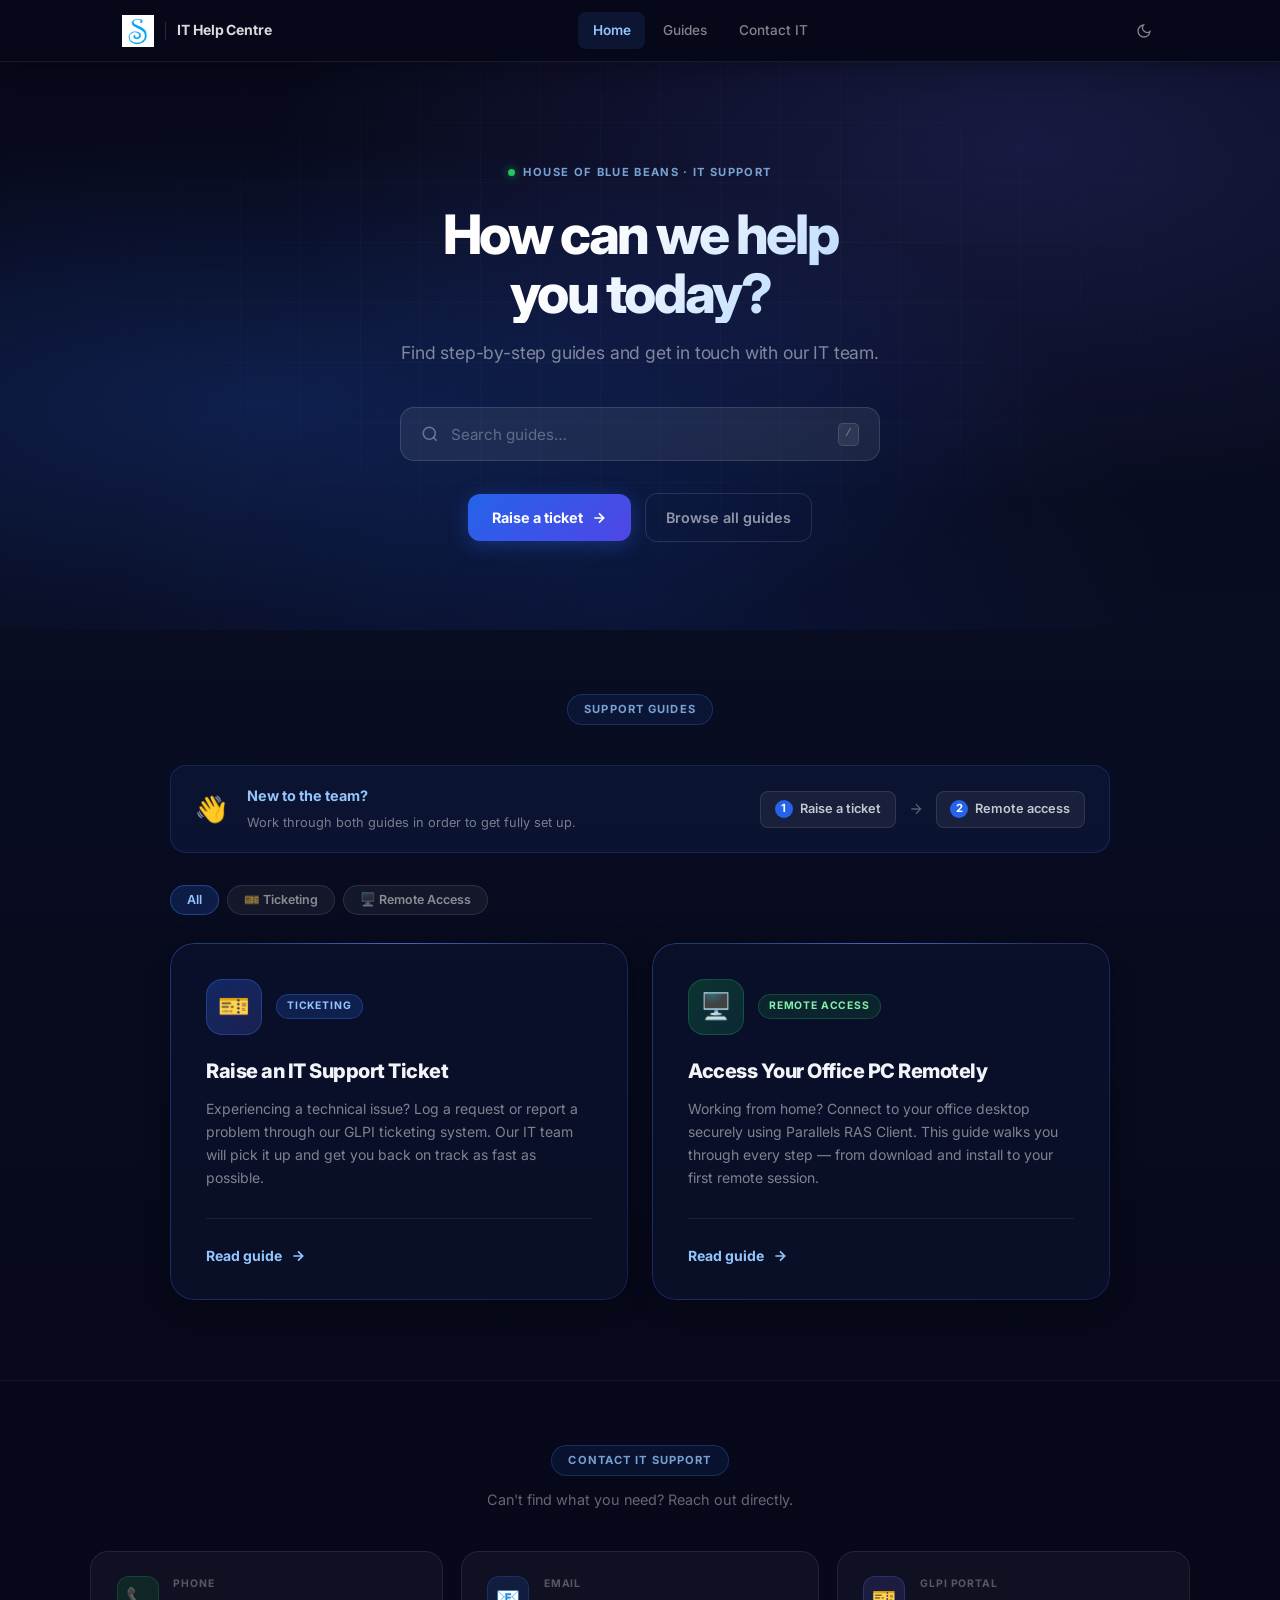
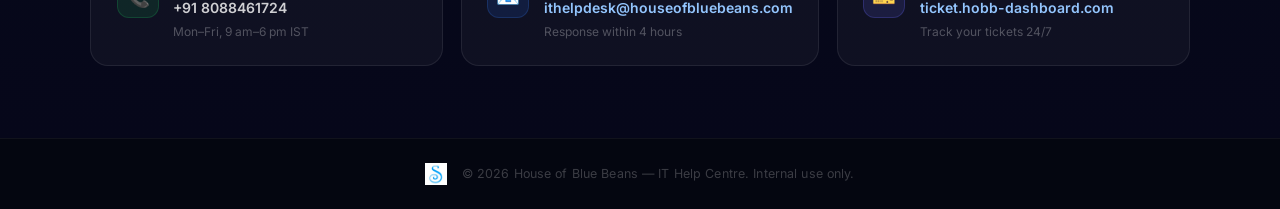
==== index.html @ 7a38ed7c "Add All Guides library page with search and category filters - New guides/all-guides.html — dark-the" ====
<!DOCTYPE html>
<html lang="en">
<head>
  <meta charset="UTF-8" />
  <meta name="viewport" content="width=device-width, initial-scale=1.0" />
  <meta name="description" content="House of Blue Beans IT Help Centre — step-by-step guides for raising IT support tickets and accessing your office PC remotely." />
  <title>IT Help Centre – House of Blue Beans</title>
  <link rel="icon" type="image/png" href="assets/images/logo.png" />
  <link rel="stylesheet" href="assets/style.css?v=7" />
</head>
<body>

  <!-- ── HEADER ── -->
  <header>
    <div class="hdr-inner">
      <a href="index.html" class="logo">
        <img src="assets/images/logo.png" alt="House of Blue Beans" />
        <div class="logo-sep"></div>
        <span class="logo-label">IT Help Centre</span>
      </a>
      <nav>
        <a href="index.html" class="nav-a active">Home</a>
        <a href="#guides" class="nav-a">Guides</a>
        <a href="#contact" class="nav-a">Contact IT</a>
      </nav>
      <div class="hdr-controls">
        <button class="theme-toggle" title="Toggle light/dark mode" aria-label="Toggle light/dark mode">
          <svg class="icon-moon" width="16" height="16" fill="none" stroke="currentColor" stroke-width="2" viewBox="0 0 24 24"><path d="M21 12.79A9 9 0 1 1 11.21 3 7 7 0 0 0 21 12.79z"/></svg>
          <svg class="icon-sun" width="16" height="16" fill="none" stroke="currentColor" stroke-width="2" viewBox="0 0 24 24"><circle cx="12" cy="12" r="5"/><line x1="12" y1="1" x2="12" y2="3"/><line x1="12" y1="21" x2="12" y2="23"/><line x1="4.22" y1="4.22" x2="5.64" y2="5.64"/><line x1="18.36" y1="18.36" x2="19.78" y2="19.78"/><line x1="1" y1="12" x2="3" y2="12"/><line x1="21" y1="12" x2="23" y2="12"/><line x1="4.22" y1="19.78" x2="5.64" y2="18.36"/><line x1="18.36" y1="5.64" x2="19.78" y2="4.22"/></svg>
        </button>
        <button class="nav-toggle" aria-label="Open navigation" aria-expanded="false">
          <svg width="20" height="20" fill="none" stroke="currentColor" stroke-width="2" stroke-linecap="round" viewBox="0 0 24 24"><line x1="3" y1="6" x2="21" y2="6"/><line x1="3" y1="12" x2="21" y2="12"/><line x1="3" y1="18" x2="21" y2="18"/></svg>
        </button>
      </div>
    </div>
    <nav class="nav-mobile">
      <a href="index.html" class="nav-mobile-a active">Home</a>
      <a href="#guides" class="nav-mobile-a">Guides</a>
      <a href="#contact" class="nav-mobile-a">Contact IT</a>
    </nav>
  </header>

  <!-- ── HERO ── -->
  <section class="hero">
    <div class="hero-inner">
      <div class="eyebrow">
        <span class="eyebrow-dot"></span>
        House of Blue Beans · IT Support
      </div>
      <h1>How can we help<br>you today?</h1>
      <p>Find step-by-step guides and get in touch with our IT team.</p>
      <label class="search-box" for="searchInput">
        <svg class="s-icon" width="18" height="18" fill="none" stroke="currentColor" stroke-width="2" viewBox="0 0 24 24" aria-hidden="true"><circle cx="11" cy="11" r="8"/><path d="m21 21-4.35-4.35"/></svg>
        <input id="searchInput" type="search" placeholder="Search guides…" autocomplete="off" />
        <kbd class="search-hint">/</kbd>
      </label>
      <div class="hero-actions">
        <a href="guides/raise-it-ticket.html" class="btn-primary">
          Raise a ticket
          <svg width="16" height="16" fill="none" stroke="currentColor" stroke-width="2.5" viewBox="0 0 24 24" aria-hidden="true"><path d="M5 12h14M12 5l7 7-7 7"/></svg>
        </a>
        <a href="guides/all-guides.html" class="btn-ghost">Browse all guides</a>
      </div>
    </div>
  </section>

  <!-- ── GUIDE CARDS ── -->
  <section class="guides" id="guides">
    <div class="guides-inner">
      <div class="guides-label">
        <span class="sec-pill">Support Guides</span>
      </div>

      <div class="onboard-banner">
        <div class="onboard-icon">👋</div>
        <div class="onboard-text">
          <strong>New to the team?</strong>
          <span>Work through both guides in order to get fully set up.</span>
        </div>
        <div class="onboard-steps">
          <a href="guides/raise-it-ticket.html" class="onboard-step">
            <span class="onboard-num">1</span>Raise a ticket
          </a>
          <svg class="onboard-arrow" width="16" height="16" fill="none" stroke="currentColor" stroke-width="2" viewBox="0 0 24 24" aria-hidden="true"><path d="M5 12h14M12 5l7 7-7 7"/></svg>
          <a href="guides/parallels-ras.html" class="onboard-step">
            <span class="onboard-num">2</span>Remote access
          </a>
        </div>
      </div>

      <div class="filter-row">
        <button class="filter-btn active" data-filter="all">All</button>
        <button class="filter-btn" data-filter="ticketing">🎫 Ticketing</button>
        <button class="filter-btn" data-filter="remote-access">🖥️ Remote Access</button>
      </div>

      <div class="card-grid">

        <a class="gcard" href="guides/raise-it-ticket.html" data-category="ticketing">
          <div class="gc-top">
            <div class="gc-icon ic-blue">🎫</div>
            <span class="gc-badge bd-blue">Ticketing</span>
          </div>
          <h2 class="gc-title">Raise an IT Support Ticket</h2>
          <p class="gc-desc">Experiencing a technical issue? Log a request or report a problem through our GLPI ticketing system. Our IT team will pick it up and get you back on track as fast as possible.</p>
          <div class="gc-footer">
            <span class="gc-cta">
              Read guide
              <svg width="16" height="16" fill="none" stroke="currentColor" stroke-width="2.5" viewBox="0 0 24 24" aria-hidden="true"><path d="M5 12h14M12 5l7 7-7 7"/></svg>
            </span>
          </div>
        </a>

        <a class="gcard" href="guides/parallels-ras.html" data-category="remote-access">
          <div class="gc-top">
            <div class="gc-icon ic-green">🖥️</div>
            <span class="gc-badge bd-green">Remote Access</span>
          </div>
          <h2 class="gc-title">Access Your Office PC Remotely</h2>
          <p class="gc-desc">Working from home? Connect to your office desktop securely using Parallels RAS Client. This guide walks you through every step — from download and install to your first remote session.</p>
          <div class="gc-footer">
            <span class="gc-cta">
              Read guide
              <svg width="16" height="16" fill="none" stroke="currentColor" stroke-width="2.5" viewBox="0 0 24 24" aria-hidden="true"><path d="M5 12h14M12 5l7 7-7 7"/></svg>
            </span>
          </div>
        </a>

      </div>
    </div>
  </section>

  <!-- ── CONTACT IT ── -->
  <section class="contact" id="contact">
    <div class="contact-inner">
      <div class="contact-hd">
        <span class="sec-pill">Contact IT Support</span>
        <p class="contact-sub">Can't find what you need? Reach out directly.</p>
      </div>
      <div class="contact-row">
        <div class="ccard">
          <div class="ccard-icon ci-green">📞</div>
          <div>
            <div class="ccard-label">Phone</div>
            <div class="ccard-val">+91 8088461724</div>
            <div class="ccard-note">Mon–Fri, 9 am–6 pm IST</div>
          </div>
        </div>
        <div class="ccard">
          <div class="ccard-icon ci-blue">📧</div>
          <div>
            <div class="ccard-label">Email</div>
            <a href="mailto:ithelpdesk@houseofbluebeans.com" class="ccard-val ccard-link">ithelpdesk@houseofbluebeans.com</a>
            <div class="ccard-note">Response within 4 hours</div>
          </div>
        </div>
        <div class="ccard">
          <div class="ccard-icon ci-purple">🎫</div>
          <div>
            <div class="ccard-label">GLPI Portal</div>
            <a href="https://ticket.hobb-dashboard.com" target="_blank" rel="noopener noreferrer" class="ccard-val ccard-link">ticket.hobb-dashboard.com</a>
            <div class="ccard-note">Track your tickets 24/7</div>
          </div>
        </div>
      </div>
    </div>
  </section>

  <!-- ── FOOTER ── -->
  <footer>
    <div class="footer-inner">
      <img src="assets/images/logo.png" alt="House of Blue Beans" height="22" />
      <span>&copy; 2026 House of Blue Beans &mdash; IT Help Centre. Internal use only.</span>
    </div>
  </footer>

  <script src="assets/main.js?v=6"></script>
</body>
</html>
---- assets/style.css ----
@import url('https://fonts.googleapis.com/css2?family=Inter:wght@400;500;600;700;800&display=swap');

/* ══════════════════════════════════════
   RESET & BASE
══════════════════════════════════════ */
*, *::before, *::after { box-sizing: border-box; margin: 0; padding: 0; }
html { scroll-behavior: smooth; }
body {
  font-family: 'Inter', 'Segoe UI', system-ui, sans-serif;
  background: #07091a;
  color: #f1f5f9;
  line-height: 1.6;
  -webkit-font-smoothing: antialiased;
  min-height: 100vh;
}
a { text-decoration: none; color: inherit; }
img { display: block; }

/* ══════════════════════════════════════
   HEADER
══════════════════════════════════════ */
header {
  position: sticky; top: 0; z-index: 200;
  height: 62px;
  background: rgba(7,9,26,.88);
  backdrop-filter: blur(18px);
  -webkit-backdrop-filter: blur(18px);
  border-bottom: 1px solid rgba(255,255,255,.07);
  box-shadow: 0 1px 24px rgba(0,0,0,.35);
}
.hdr-inner {
  max-width: 1100px; margin: 0 auto;
  padding: 0 2rem; height: 100%;
  display: flex; align-items: center; justify-content: space-between;
}
.logo {
  display: flex; align-items: center; gap: .7rem;
}
.logo img { height: 32px; width: auto; }
.logo-sep { width: 1px; height: 18px; background: rgba(255,255,255,.15); }
.logo-label {
  font-size: .875rem; font-weight: 700;
  color: rgba(255,255,255,.85); letter-spacing: -.01em;
  white-space: nowrap;
}
nav { display: flex; align-items: center; gap: .2rem; }
.nav-a {
  font-size: .85rem; font-weight: 500;
  color: rgba(255,255,255,.5);
  padding: .45rem .9rem; border-radius: 8px;
  transition: color .15s, background .15s;
}
.nav-a:hover  { color: rgba(255,255,255,.9); background: rgba(255,255,255,.07); }
.nav-a.active { color: #93c5fd; background: rgba(59,130,246,.12); font-weight: 600; }

/* Header controls — theme toggle + hamburger */
.hdr-controls { display: flex; align-items: center; gap: .35rem; }
.theme-toggle,
.nav-toggle {
  background: none; border: none; cursor: pointer;
  color: rgba(255,255,255,.5); padding: .4rem;
  border-radius: 8px; display: flex; align-items: center;
  transition: color .15s, background .15s;
}
.theme-toggle:hover,
.nav-toggle:hover { color: rgba(255,255,255,.9); background: rgba(255,255,255,.07); }
.nav-toggle { display: none; }
.theme-toggle .icon-sun { display: none; }
body.light-mode .theme-toggle .icon-moon { display: none; }
body.light-mode .theme-toggle .icon-sun  { display: block; }

/* Mobile nav panel */
.nav-mobile {
  display: none;
  flex-direction: column;
  background: rgba(7,9,26,.97);
  backdrop-filter: blur(18px);
  -webkit-backdrop-filter: blur(18px);
  border-top: 1px solid rgba(255,255,255,.07);
  padding: .5rem 1.25rem 1rem;
  gap: .2rem;
}
.nav-mobile.open { display: flex; }
.nav-mobile-a {
  padding: .65rem .75rem; border-radius: 8px;
  font-size: .9rem; font-weight: 500;
  color: rgba(255,255,255,.55);
  transition: color .15s, background .15s;
}
.nav-mobile-a:hover { color: rgba(255,255,255,.9); background: rgba(255,255,255,.07); }
.nav-mobile-a.active { color: #93c5fd; background: rgba(59,130,246,.12); font-weight: 600; }

/* ══════════════════════════════════════
   HERO
══════════════════════════════════════ */
.hero {
  position: relative; overflow: hidden;
  padding: 6rem 2rem 5.5rem;
  text-align: center;
  background:
    radial-gradient(ellipse at 20% 60%, rgba(37,99,235,.22) 0%, transparent 55%),
    radial-gradient(ellipse at 80% 15%, rgba(99,102,241,.18) 0%, transparent 52%),
    radial-gradient(ellipse at 50% 100%, rgba(14,50,140,.2)  0%, transparent 58%),
    linear-gradient(180deg, #07091a 0%, #090d22 100%);
}
.hero::before {
  content: '';
  position: absolute; inset: 0;
  background-image:
    linear-gradient(rgba(255,255,255,.025) 1px, transparent 1px),
    linear-gradient(90deg, rgba(255,255,255,.025) 1px, transparent 1px);
  background-size: 60px 60px;
  mask-image: radial-gradient(ellipse at 50% 40%, black 30%, transparent 75%);
  pointer-events: none;
}
.hero-inner { max-width: 660px; margin: 0 auto; position: relative; }

.eyebrow {
  display: inline-flex; align-items: center; gap: .5rem;
  font-size: .7rem; font-weight: 700;
  letter-spacing: .12em; text-transform: uppercase;
  color: rgba(147,197,253,.8);
  margin-bottom: 1.5rem;
}
.eyebrow-dot {
  width: 7px; height: 7px; border-radius: 50%;
  background: #22c55e;
  box-shadow: 0 0 8px rgba(34,197,94,.7);
  animation: pulse 2.5s ease-in-out infinite;
  flex-shrink: 0;
}
@keyframes pulse {
  0%, 100% { box-shadow: 0 0 0 0 rgba(34,197,94,.5); }
  55%       { box-shadow: 0 0 0 7px rgba(34,197,94,0); }
}

.hero h1 {
  font-size: 3.4rem; font-weight: 800;
  letter-spacing: -.045em; line-height: 1.08;
  color: #fff;
  margin-bottom: 1rem;
  background: linear-gradient(135deg, #ffffff 40%, #93c5fd 100%);
  -webkit-background-clip: text;
  -webkit-text-fill-color: transparent;
  background-clip: text;
}
.hero p {
  font-size: 1.1rem;
  color: rgba(255,255,255,.48);
  margin-bottom: 2.5rem;
  letter-spacing: -.01em;
}

/* Search */
.search-box {
  display: flex; align-items: center; gap: .75rem;
  max-width: 480px; margin: 0 auto;
  background: rgba(255,255,255,.07);
  border: 1px solid rgba(255,255,255,.12);
  border-radius: 14px;
  padding: .9rem 1.25rem;
  cursor: text;
  transition: background .2s, border-color .2s, box-shadow .2s;
}
.search-box:focus-within {
  background: rgba(255,255,255,.1);
  border-color: rgba(99,102,241,.55);
  box-shadow: 0 0 0 3px rgba(99,102,241,.18);
}
.s-icon { color: rgba(255,255,255,.35); flex-shrink: 0; }
.search-box input {
  background: none; border: none; outline: none;
  color: #fff; font-size: .95rem; width: 100%;
  font-family: inherit;
}
.search-box input::placeholder { color: rgba(255,255,255,.3); }
.search-hint {
  font-size: .7rem; font-weight: 600;
  background: rgba(255,255,255,.08);
  border: 1px solid rgba(255,255,255,.12);
  border-radius: 5px; padding: .1rem .4rem;
  color: rgba(255,255,255,.3);
  pointer-events: none; white-space: nowrap;
  font-family: monospace;
}

/* Hero CTA buttons */
.hero-actions {
  display: flex; align-items: center; justify-content: center;
  gap: .85rem; margin-top: 2rem; flex-wrap: wrap;
}
.btn-primary {
  display: inline-flex; align-items: center; gap: .5rem;
  background: linear-gradient(135deg, #2563eb 0%, #4f46e5 100%);
  color: #fff; font-weight: 700; font-size: .9rem;
  padding: .75rem 1.5rem; border-radius: 12px;
  text-decoration: none; border: none;
  box-shadow: 0 4px 20px rgba(37,99,235,.35);
  transition: transform .2s, box-shadow .2s;
}
.btn-primary svg { transition: transform .2s; flex-shrink: 0; }
.btn-primary:hover { transform: translateY(-2px); box-shadow: 0 8px 28px rgba(37,99,235,.45); }
.btn-primary:hover svg { transform: translateX(3px); }
.btn-ghost {
  display: inline-flex; align-items: center;
  color: rgba(255,255,255,.55); font-weight: 600; font-size: .9rem;
  padding: .75rem 1.25rem; border-radius: 12px;
  border: 1px solid rgba(255,255,255,.12);
  text-decoration: none;
  transition: color .2s, border-color .2s, background .2s;
}
.btn-ghost:hover { color: rgba(255,255,255,.9); border-color: rgba(255,255,255,.25); background: rgba(255,255,255,.06); }

/* ══════════════════════════════════════
   GUIDES SECTION
══════════════════════════════════════ */
.guides {
  padding: 4rem 2rem 5rem;
  background: linear-gradient(180deg, #090d22 0%, #07091a 100%);
}
.guides-inner { max-width: 940px; margin: 0 auto; }

.guides-label { text-align: center; margin-bottom: 2.5rem; }

.sec-pill {
  display: inline-block;
  font-size: .7rem; font-weight: 700;
  letter-spacing: .1em; text-transform: uppercase;
  color: rgba(147,197,253,.8);
  padding: .35rem 1rem;
  border: 1px solid rgba(59,130,246,.25);
  border-radius: 999px;
  background: rgba(37,99,235,.1);
}

/* Onboarding banner */
.onboard-banner {
  display: flex; align-items: center; gap: 1.25rem;
  background: rgba(37,99,235,.08);
  border: 1px solid rgba(59,130,246,.2);
  border-radius: 16px;
  padding: 1.1rem 1.5rem;
  margin-bottom: 2rem;
  flex-wrap: wrap;
}
.onboard-icon { font-size: 1.6rem; flex-shrink: 0; }
.onboard-text { flex: 1; min-width: 160px; }
.onboard-text strong {
  display: block; font-size: .9rem; font-weight: 700;
  color: #93c5fd; margin-bottom: .15rem;
}
.onboard-text span { font-size: .8rem; color: rgba(255,255,255,.45); }
.onboard-steps { display: flex; align-items: center; gap: .75rem; flex-wrap: wrap; }
.onboard-step {
  display: inline-flex; align-items: center; gap: .45rem;
  background: rgba(255,255,255,.06); border: 1px solid rgba(255,255,255,.1);
  border-radius: 8px; padding: .45rem .85rem;
  font-size: .8rem; font-weight: 600; color: rgba(255,255,255,.75);
  transition: background .15s, border-color .15s, color .15s;
}
.onboard-step:hover { background: rgba(255,255,255,.1); border-color: rgba(255,255,255,.18); color: #fff; }
.onboard-num {
  width: 18px; height: 18px; border-radius: 50%;
  background: #2563eb; color: #fff;
  font-size: .7rem; font-weight: 700;
  display: flex; align-items: center; justify-content: center;
  flex-shrink: 0;
}
.onboard-arrow { color: rgba(255,255,255,.3); flex-shrink: 0; }

/* Category filter */
.filter-row {
  display: flex; align-items: center; gap: .5rem;
  margin-bottom: 1.75rem; flex-wrap: wrap;
}
.filter-btn {
  background: rgba(255,255,255,.05);
  border: 1px solid rgba(255,255,255,.1);
  border-radius: 999px;
  padding: .38rem 1rem;
  font-size: .78rem; font-weight: 600;
  color: rgba(255,255,255,.5);
  cursor: pointer; font-family: inherit;
  transition: background .15s, border-color .15s, color .15s;
}
.filter-btn:hover { background: rgba(255,255,255,.09); color: rgba(255,255,255,.8); }
.filter-btn.active {
  background: rgba(37,99,235,.2);
  border-color: rgba(59,130,246,.4);
  color: #93c5fd;
}

/* 2-card grid */
.card-grid {
  display: grid;
  grid-template-columns: repeat(2, 1fr);
  gap: 1.5rem;
}

/* Guide card */
.gcard {
  position: relative;
  display: flex; flex-direction: column;
  background: rgba(12,18,46,.7);
  border-radius: 24px;
  padding: 2.25rem 2.25rem 2rem;
  overflow: hidden;
  isolation: isolate;
  transition: transform .3s cubic-bezier(.22,.68,0,1.2), box-shadow .3s;
  box-shadow: 0 4px 24px rgba(0,0,0,.35), 0 1px 0 rgba(255,255,255,.04) inset;
}
.gcard::before {
  content: '';
  position: absolute; inset: 0;
  border-radius: 24px; padding: 1px;
  background: linear-gradient(135deg, rgba(59,130,246,.35) 0%, rgba(99,102,241,.2) 100%);
  -webkit-mask: linear-gradient(#fff 0 0) content-box, linear-gradient(#fff 0 0);
  mask: linear-gradient(#fff 0 0) content-box, linear-gradient(#fff 0 0);
  -webkit-mask-composite: xor; mask-composite: exclude;
  pointer-events: none;
  transition: opacity .3s;
}
.gcard::after {
  content: '';
  position: absolute; top: 0; left: 15%; right: 15%; height: 1px;
  background: linear-gradient(90deg, transparent, rgba(99,130,246,.6), transparent);
  pointer-events: none;
}
.gcard:hover {
  transform: translateY(-8px);
  box-shadow: 0 28px 64px rgba(37,99,235,.25), 0 8px 24px rgba(0,0,0,.4);
}
.gcard:hover::before {
  background: linear-gradient(135deg, rgba(59,130,246,.65) 0%, rgba(99,102,241,.5) 100%);
}

.gc-top {
  display: flex; align-items: center; gap: .85rem;
  margin-bottom: 1.5rem;
}
.gc-icon {
  width: 56px; height: 56px; border-radius: 16px;
  display: flex; align-items: center; justify-content: center;
  font-size: 1.6rem; flex-shrink: 0;
}
.ic-blue   { background: linear-gradient(135deg, rgba(37,99,235,.3), rgba(99,102,241,.2)); border: 1px solid rgba(59,130,246,.3); }
.ic-green  { background: linear-gradient(135deg, rgba(22,163,74,.25), rgba(16,185,129,.15)); border: 1px solid rgba(34,197,94,.25); }

.gc-badge {
  font-size: .65rem; font-weight: 700; letter-spacing: .08em;
  text-transform: uppercase; padding: .22rem .65rem;
  border-radius: 999px;
}
.bd-blue   { background: rgba(37,99,235,.2);  color: #93c5fd; border: 1px solid rgba(59,130,246,.3); }
.bd-green  { background: rgba(22,163,74,.15); color: #86efac; border: 1px solid rgba(34,197,94,.25); }

.gc-title {
  font-size: 1.25rem; font-weight: 800;
  color: #f1f5f9; letter-spacing: -.025em;
  line-height: 1.25; margin-bottom: .85rem;
}
.gc-desc {
  font-size: .875rem; color: rgba(255,255,255,.48);
  line-height: 1.65; flex: 1; margin-bottom: 1.75rem;
}

.gc-footer {
  margin-top: auto;
  padding-top: 1.5rem;
  border-top: 1px solid rgba(255,255,255,.07);
}
.gc-cta {
  display: inline-flex; align-items: center; gap: .5rem;
  font-size: .875rem; font-weight: 700;
  color: #93c5fd;
  transition: gap .2s, color .2s;
}
.gc-cta svg { transition: transform .2s; flex-shrink: 0; }
.gcard:hover .gc-cta { gap: .75rem; color: #bfdbfe; }
.gcard:hover .gc-cta svg { transform: translateX(3px); }

/* ══════════════════════════════════════
   CONTACT SECTION
══════════════════════════════════════ */
.contact {
  padding: 4rem 2rem 4.5rem;
  background: linear-gradient(180deg, #07091a 0%, #06071a 100%);
  border-top: 1px solid rgba(255,255,255,.05);
}
.contact-inner { max-width: 1100px; margin: 0 auto; }
.contact-hd { text-align: center; margin-bottom: 2.5rem; }
.contact-sub {
  margin-top: .75rem;
  font-size: .9rem; color: rgba(255,255,255,.38);
}

.contact-row {
  display: grid;
  grid-template-columns: repeat(3, 1fr);
  gap: 1.1rem;
}
.ccard {
  background: rgba(255,255,255,.04);
  border: 1px solid rgba(255,255,255,.08);
  border-radius: 18px;
  padding: 1.5rem 1.6rem;
  display: flex; align-items: flex-start; gap: .9rem;
  transition: background .2s, border-color .2s, transform .25s;
}
.ccard:hover {
  background: rgba(255,255,255,.07);
  border-color: rgba(255,255,255,.14);
  transform: translateY(-3px);
}
.ccard-icon {
  font-size: 1.2rem; width: 42px; height: 42px;
  border-radius: 12px; flex-shrink: 0;
  display: flex; align-items: center; justify-content: center;
}
.ci-green  { background: rgba(22,163,74,.15);  border: 1px solid rgba(34,197,94,.2); }
.ci-blue   { background: rgba(37,99,235,.15);  border: 1px solid rgba(59,130,246,.2); }
.ci-purple { background: rgba(99,102,241,.15); border: 1px solid rgba(99,102,241,.25); }

.ccard-label {
  font-size: .65rem; font-weight: 700;
  letter-spacing: .09em; text-transform: uppercase;
  color: rgba(255,255,255,.3); margin-bottom: .3rem;
}
.ccard-val {
  font-size: .875rem; font-weight: 600;
  color: rgba(255,255,255,.8);
  line-height: 1.4;
  display: block;
  white-space: nowrap;
}
.ccard-link { color: #93c5fd; }
.ccard-link:hover { text-decoration: underline; }
.ccard-note {
  font-size: .75rem; color: rgba(255,255,255,.28);
  margin-top: .3rem;
}

/* ══════════════════════════════════════
   FOOTER
══════════════════════════════════════ */
footer {
  background: #040610;
  border-top: 1px solid rgba(255,255,255,.05);
  padding: 1.5rem 2rem;
}
.footer-inner {
  max-width: 940px; margin: 0 auto;
  display: flex; align-items: center; justify-content: center;
  gap: .9rem;
}
footer span {
  font-size: .78rem;
  color: rgba(255,255,255,.22);
  letter-spacing: .01em;
}

/* ══════════════════════════════════════
   RESPONSIVE
══════════════════════════════════════ */
@media (max-width: 700px) {
  .hero { padding: 4.5rem 1.5rem 4rem; }
  .hero h1 { font-size: 2.4rem; }
  .hero p  { font-size: 1rem; }
  .card-grid { grid-template-columns: 1fr; }
  .guides { padding: 3rem 1.5rem 4rem; }
  .contact-row { grid-template-columns: 1fr; }
  .contact { padding: 3rem 1.5rem 3.5rem; }
  .hdr-inner { padding: 0 1.25rem; }
  nav { display: none; }
  .nav-toggle { display: flex; }
  .gcard { padding: 1.75rem 1.5rem; }
  .search-hint { display: none; }
}
@media (max-width: 420px) {
  .hero h1 { font-size: 2rem; }
  .search-box { padding: .8rem 1rem; }
  .onboard-banner { flex-direction: column; align-items: flex-start; }
}

/* ══════════════════════════════════════
   GUIDE PAGES
══════════════════════════════════════ */
.breadcrumb {
  position: sticky;
  top: 62px;
  z-index: 100;
  background: rgba(7,9,26,.97);
  backdrop-filter: blur(12px);
  -webkit-backdrop-filter: blur(12px);
  border-bottom: 1px solid rgba(255,255,255,.07);
  padding: .7rem 2.5rem; font-size: .82rem;
  color: rgba(255,255,255,.35);
}
.breadcrumb a { color: #93c5fd; font-weight: 500; }
.breadcrumb a:hover { text-decoration: underline; }
.breadcrumb span { margin: 0 .4rem; }

.contact-bar {
  background: #0f172a; color: #64748b;
  text-align: center; padding: 1.1rem 2rem; font-size: .875rem;
}
.contact-bar a      { color: #60a5fa; }
.contact-bar strong { color: #cbd5e1; }

@media (max-width: 640px) {
  .breadcrumb { padding-left: 1.25rem; }
}

/* ══════════════════════════════════════
   LIGHT MODE (HOMEPAGE)
══════════════════════════════════════ */
body.light-mode {
  background: #f8fafc;
  color: #0f172a;
}

/* Header */
body.light-mode header {
  background: rgba(255,255,255,.96);
  border-bottom-color: #e2e8f0;
  box-shadow: 0 1px 12px rgba(0,0,0,.06);
}
body.light-mode .logo-label { color: #0f172a; }
body.light-mode .logo-sep { background: #e2e8f0; }
body.light-mode .nav-a { color: #64748b; }
body.light-mode .nav-a:hover { color: #0f172a; background: #f1f5f9; }
body.light-mode .nav-a.active { color: #2563eb; background: #eff6ff; font-weight: 600; }
body.light-mode .theme-toggle,
body.light-mode .nav-toggle { color: #64748b; }
body.light-mode .theme-toggle:hover,
body.light-mode .nav-toggle:hover { color: #0f172a; background: #f1f5f9; }
body.light-mode .nav-mobile { background: #ffffff; border-top-color: #e2e8f0; box-shadow: 0 4px 12px rgba(0,0,0,.06); }
body.light-mode .nav-mobile-a { color: #64748b; }
body.light-mode .nav-mobile-a:hover { color: #0f172a; background: #f8fafc; }
body.light-mode .nav-mobile-a.active { color: #2563eb; background: #eff6ff; }

/* Hero */
body.light-mode .hero {
  background: linear-gradient(180deg, #ffffff 0%, #f1f5f9 100%);
}
body.light-mode .hero::before {
  background-image:
    linear-gradient(rgba(0,0,0,.04) 1px, transparent 1px),
    linear-gradient(90deg, rgba(0,0,0,.04) 1px, transparent 1px);
}
body.light-mode .hero h1 {
  background: linear-gradient(135deg, #0f172a 40%, #2563eb 100%);
  -webkit-background-clip: text;
  background-clip: text;
}
body.light-mode .hero p { color: #64748b; }
body.light-mode .eyebrow { color: #2563eb; }
body.light-mode .eyebrow-dot { background: #16a34a; box-shadow: 0 0 8px rgba(22,163,74,.5); }

/* Search */
body.light-mode .search-box {
  background: #ffffff;
  border-color: #e2e8f0;
  box-shadow: 0 1px 4px rgba(0,0,0,.06);
}
body.light-mode .search-box:focus-within {
  border-color: #2563eb;
  box-shadow: 0 0 0 3px rgba(37,99,235,.12);
}
body.light-mode .search-box input { color: #0f172a; }
body.light-mode .search-box input::placeholder { color: #94a3b8; }
body.light-mode .s-icon { color: #94a3b8; }
body.light-mode .search-hint { background: #f1f5f9; border-color: #e2e8f0; color: #94a3b8; }

/* CTA */
body.light-mode .btn-ghost { color: #475569; border-color: #e2e8f0; }
body.light-mode .btn-ghost:hover { color: #0f172a; background: #f1f5f9; border-color: #cbd5e1; }

/* Guides section */
body.light-mode .guides { background: #f8fafc; }
body.light-mode .sec-pill { color: #1d4ed8; border-color: #bfdbfe; background: #eff6ff; }

/* Onboarding banner */
body.light-mode .onboard-banner { background: #eff6ff; border-color: #bfdbfe; }
body.light-mode .onboard-text strong { color: #1d4ed8; }
body.light-mode .onboard-text span { color: #64748b; }
body.light-mode .onboard-step { background: #ffffff; border-color: #e2e8f0; color: #374151; }
body.light-mode .onboard-step:hover { background: #f0f9ff; border-color: #93c5fd; color: #1d4ed8; }
body.light-mode .onboard-arrow { color: #cbd5e1; }

/* Filter */
body.light-mode .filter-btn { background: #ffffff; border-color: #e2e8f0; color: #64748b; }
body.light-mode .filter-btn:hover { background: #f8fafc; color: #374151; border-color: #cbd5e1; }
body.light-mode .filter-btn.active { background: #eff6ff; border-color: #93c5fd; color: #1d4ed8; }

/* Cards */
body.light-mode .gcard {
  background: #ffffff;
  box-shadow: 0 1px 3px rgba(0,0,0,.05), 0 4px 16px rgba(0,0,0,.06);
}
body.light-mode .gcard::before { background: linear-gradient(135deg, rgba(37,99,235,.3) 0%, rgba(99,102,241,.2) 100%); }
body.light-mode .gcard:hover { box-shadow: 0 8px 32px rgba(37,99,235,.12), 0 2px 8px rgba(0,0,0,.06); }
body.light-mode .gc-title { color: #0f172a; }
body.light-mode .gc-desc { color: #64748b; }
body.light-mode .gc-footer { border-top-color: #f1f5f9; }

/* Contact */
body.light-mode .contact { background: #f1f5f9; border-top-color: #e2e8f0; }
body.light-mode .contact-sub { color: #64748b; }
body.light-mode .ccard { background: #ffffff; border-color: #e2e8f0; box-shadow: 0 1px 4px rgba(0,0,0,.04); }
body.light-mode .ccard:hover { background: #f8fafc; border-color: #cbd5e1; box-shadow: 0 4px 12px rgba(0,0,0,.06); }
body.light-mode .ccard-label { color: #94a3b8; }
body.light-mode .ccard-val { color: #0f172a; }
body.light-mode .ccard-note { color: #94a3b8; }

/* Footer */
body.light-mode footer { background: #e2e8f0; border-top-color: #cbd5e1; }
body.light-mode footer span { color: #64748b; }
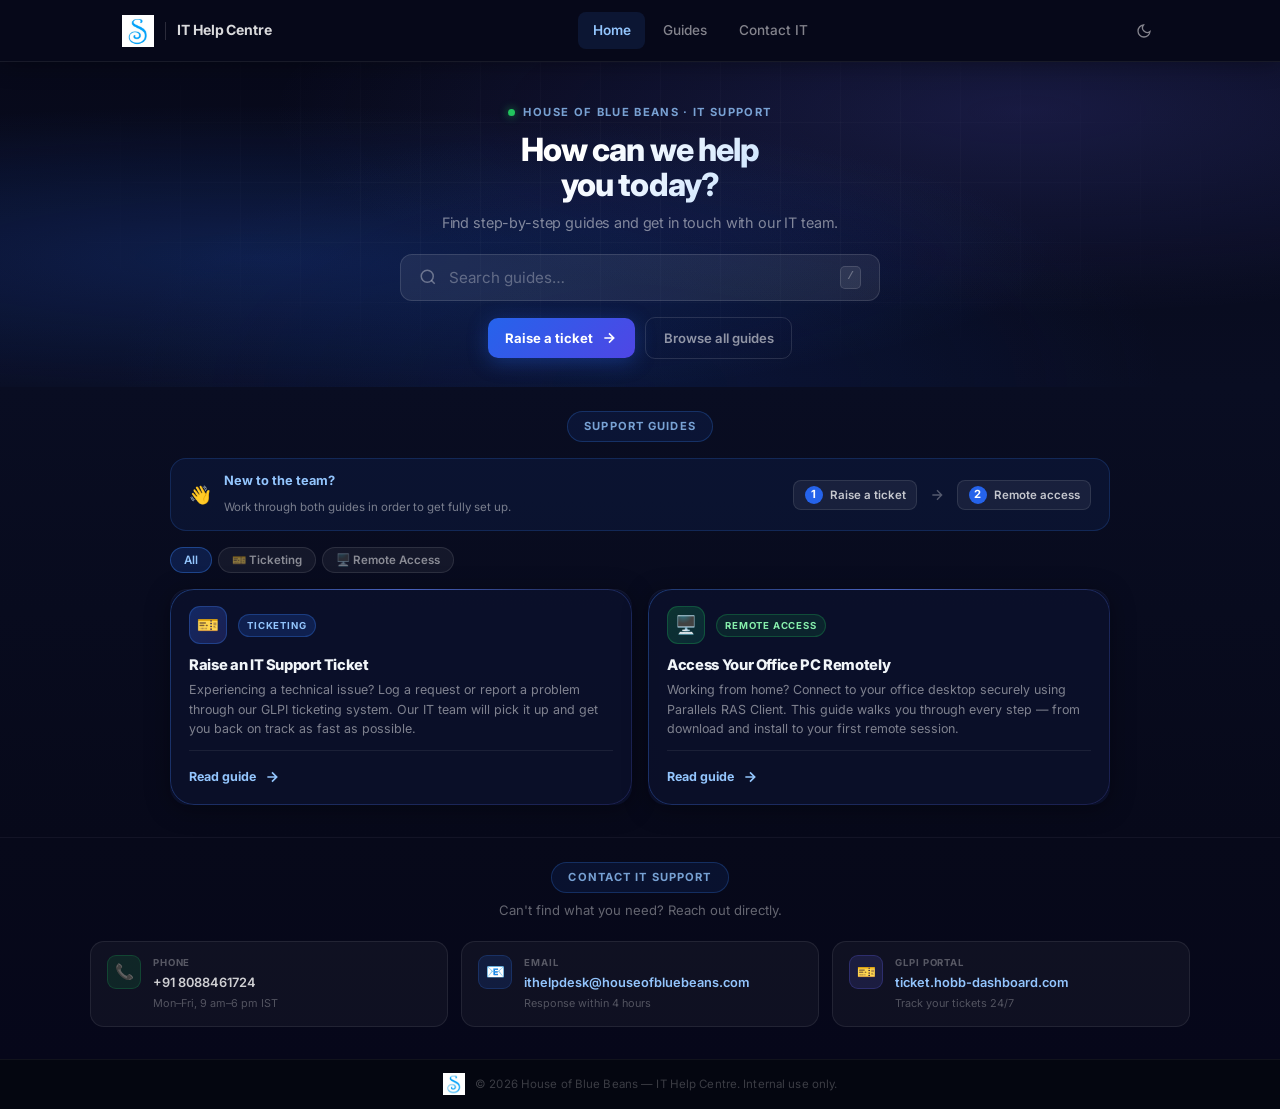
==== commit 62a8bc03: "Fix TOC scroll offset — account for sticky header + breadcrumb Co-Authored-By: Claude Sonnet 4.6 <no" ====
--- a/index.html
+++ b/index.html
@@ -174,6 +174,6 @@
     </div>
   </footer>
 
-  <script src="assets/main.js?v=6"></script>
+  <script src="assets/main.js?v=7"></script>
 </body>
 </html>
--- a/assets/style.css
+++ b/assets/style.css
@@ -616,3 +616,54 @@
 /* Footer */
 body.light-mode footer { background: #e2e8f0; border-top-color: #cbd5e1; }
 body.light-mode footer span { color: #64748b; }
+
+/* ══════════════════════════════════════
+   COMPACT LAYOUT — fits in one viewport
+══════════════════════════════════════ */
+
+/* Hero */
+.hero { padding: 2.25rem 2rem 1.75rem; }
+.eyebrow { margin-bottom: .75rem; }
+.hero h1 { font-size: 2rem; letter-spacing: -.03em; margin-bottom: .5rem; }
+.hero p { font-size: .9rem; margin-bottom: 1.25rem; }
+.search-box { padding: .7rem 1.1rem; border-radius: 12px; }
+.hero-actions { margin-top: 1rem; gap: .65rem; }
+.btn-primary, .btn-ghost { padding: .6rem 1.1rem; font-size: .82rem; border-radius: 10px; }
+
+/* Guides section */
+.guides { padding: 1.5rem 2rem 2rem; }
+.guides-label { margin-bottom: 1rem; }
+.onboard-banner { padding: .7rem 1.1rem; margin-bottom: 1rem; gap: .85rem; }
+.onboard-icon { font-size: 1.1rem; }
+.onboard-text strong { font-size: .8rem; }
+.onboard-text span { font-size: .72rem; }
+.onboard-step { padding: .3rem .65rem; font-size: .72rem; }
+.filter-row { margin-bottom: 1rem; gap: .4rem; }
+.filter-btn { padding: .3rem .8rem; font-size: .72rem; }
+.card-grid { gap: 1rem; }
+
+/* Guide cards — compact, matching library page */
+.gcard { padding: 1.1rem 1.2rem 1rem; border-radius: 18px; }
+.gc-top { margin-bottom: .7rem; gap: .65rem; }
+.gc-icon { width: 38px; height: 38px; border-radius: 11px; font-size: 1.1rem; }
+.gc-badge { font-size: .6rem; padding: .18rem .55rem; }
+.gc-title { font-size: .92rem; margin-bottom: .4rem; }
+.gc-desc { font-size: .78rem; margin-bottom: .75rem; line-height: 1.55; }
+.gc-footer { padding-top: .75rem; }
+.gc-cta { font-size: .78rem; }
+
+/* Contact section */
+.contact { padding: 1.5rem 2rem 2rem; }
+.contact-hd { margin-bottom: 1.25rem; }
+.contact-sub { font-size: .82rem; margin-top: .4rem; }
+.contact-row { gap: .85rem; }
+.ccard { padding: .85rem 1rem; border-radius: 14px; gap: .75rem; }
+.ccard-icon { width: 34px; height: 34px; font-size: .95rem; border-radius: 9px; }
+.ccard-label { font-size: .6rem; margin-bottom: .2rem; }
+.ccard-val { font-size: .8rem; }
+.ccard-note { font-size: .68rem; margin-top: .2rem; }
+
+/* Footer */
+footer { padding: .85rem 2rem; }
+.footer-inner { gap: .65rem; }
+footer span { font-size: .72rem; }
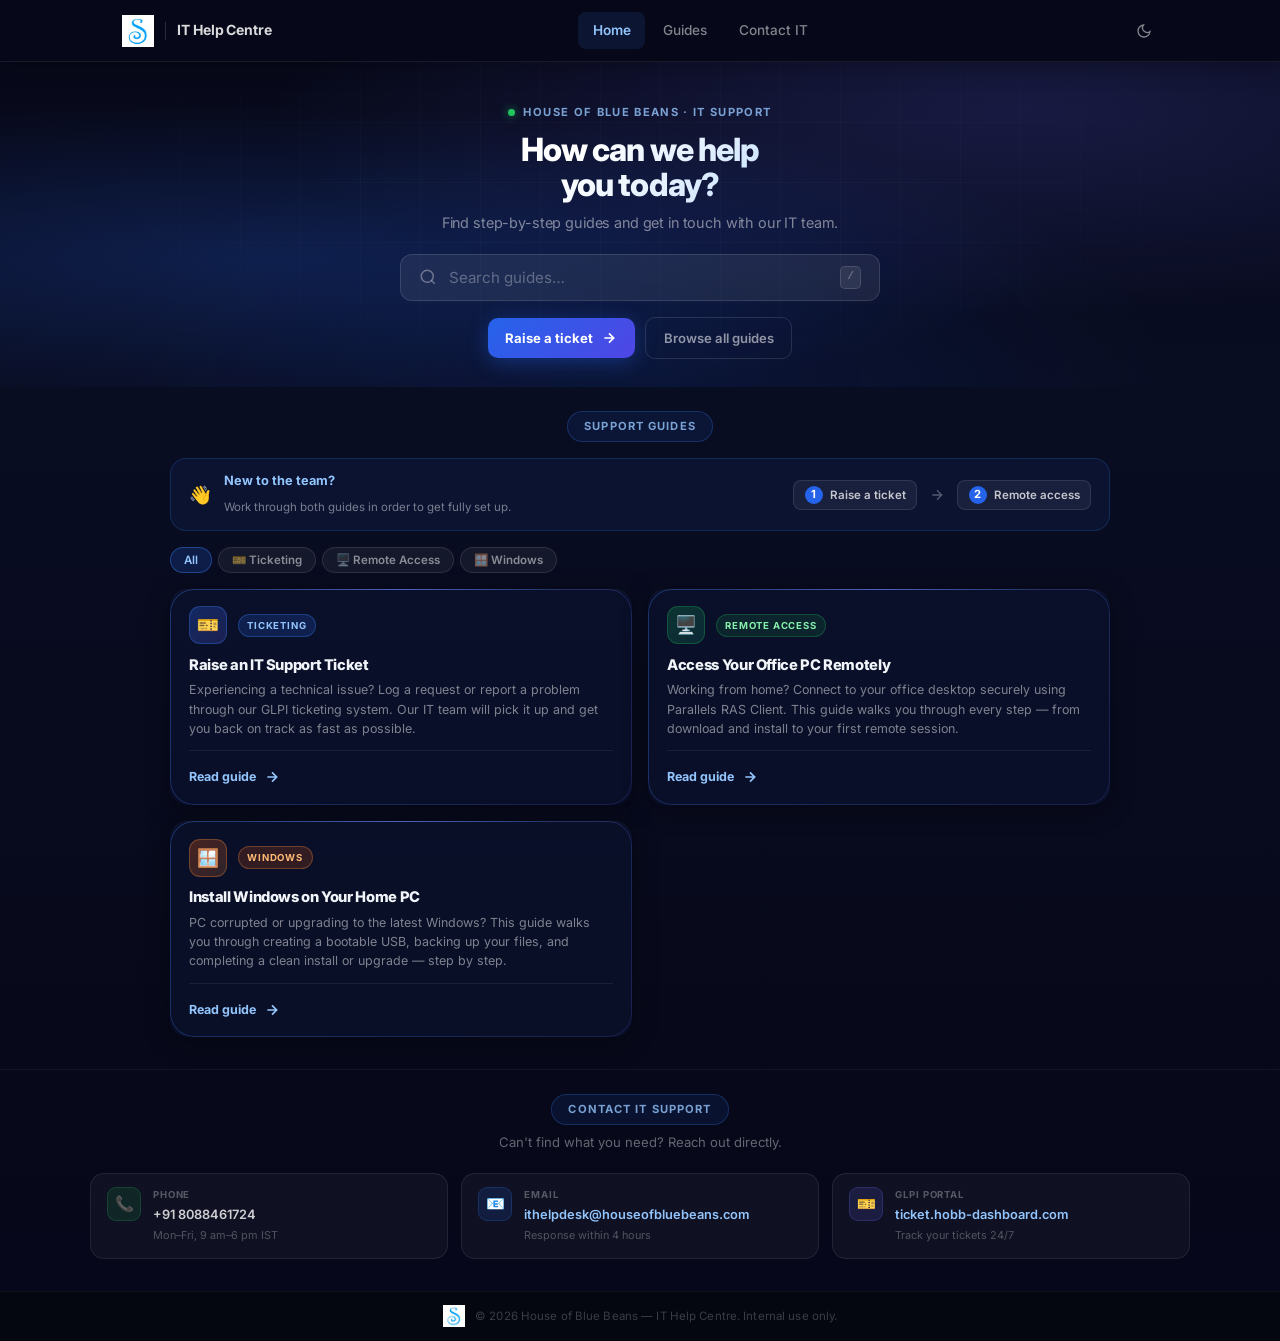
==== commit a20fb827: "Add Windows installation guide and orange category - New guide: guides/install-windows.html (8 steps" ====
--- a/index.html
+++ b/index.html
@@ -6,7 +6,7 @@
   <meta name="description" content="House of Blue Beans IT Help Centre — step-by-step guides for raising IT support tickets and accessing your office PC remotely." />
   <title>IT Help Centre – House of Blue Beans</title>
   <link rel="icon" type="image/png" href="assets/images/logo.png" />
-  <link rel="stylesheet" href="assets/style.css?v=7" />
+  <link rel="stylesheet" href="assets/style.css?v=8" />
 </head>
 <body>
 
@@ -92,6 +92,7 @@
         <button class="filter-btn active" data-filter="all">All</button>
         <button class="filter-btn" data-filter="ticketing">🎫 Ticketing</button>
         <button class="filter-btn" data-filter="remote-access">🖥️ Remote Access</button>
+        <button class="filter-btn" data-filter="windows">🪟 Windows</button>
       </div>
 
       <div class="card-grid">
@@ -118,6 +119,21 @@
           </div>
           <h2 class="gc-title">Access Your Office PC Remotely</h2>
           <p class="gc-desc">Working from home? Connect to your office desktop securely using Parallels RAS Client. This guide walks you through every step — from download and install to your first remote session.</p>
+          <div class="gc-footer">
+            <span class="gc-cta">
+              Read guide
+              <svg width="16" height="16" fill="none" stroke="currentColor" stroke-width="2.5" viewBox="0 0 24 24" aria-hidden="true"><path d="M5 12h14M12 5l7 7-7 7"/></svg>
+            </span>
+          </div>
+        </a>
+
+        <a class="gcard" href="guides/install-windows.html" data-category="windows">
+          <div class="gc-top">
+            <div class="gc-icon ic-orange">🪟</div>
+            <span class="gc-badge bd-orange">Windows</span>
+          </div>
+          <h2 class="gc-title">Install Windows on Your Home PC</h2>
+          <p class="gc-desc">PC corrupted or upgrading to the latest Windows? This guide walks you through creating a bootable USB, backing up your files, and completing a clean install or upgrade — step by step.</p>
           <div class="gc-footer">
             <span class="gc-cta">
               Read guide
@@ -174,6 +190,6 @@
     </div>
   </footer>
 
-  <script src="assets/main.js?v=7"></script>
+  <script src="assets/main.js?v=8"></script>
 </body>
 </html>
--- a/assets/style.css
+++ b/assets/style.css
@@ -345,6 +345,7 @@
 }
 .ic-blue   { background: linear-gradient(135deg, rgba(37,99,235,.3), rgba(99,102,241,.2)); border: 1px solid rgba(59,130,246,.3); }
 .ic-green  { background: linear-gradient(135deg, rgba(22,163,74,.25), rgba(16,185,129,.15)); border: 1px solid rgba(34,197,94,.25); }
+.ic-orange { background: linear-gradient(135deg, rgba(234,88,12,.28), rgba(251,146,60,.15)); border: 1px solid rgba(251,146,60,.3); }
 
 .gc-badge {
   font-size: .65rem; font-weight: 700; letter-spacing: .08em;
@@ -353,6 +354,7 @@
 }
 .bd-blue   { background: rgba(37,99,235,.2);  color: #93c5fd; border: 1px solid rgba(59,130,246,.3); }
 .bd-green  { background: rgba(22,163,74,.15); color: #86efac; border: 1px solid rgba(34,197,94,.25); }
+.bd-orange { background: rgba(234,88,12,.18); color: #fdba74; border: 1px solid rgba(251,146,60,.3); }
 
 .gc-title {
   font-size: 1.25rem; font-weight: 800;
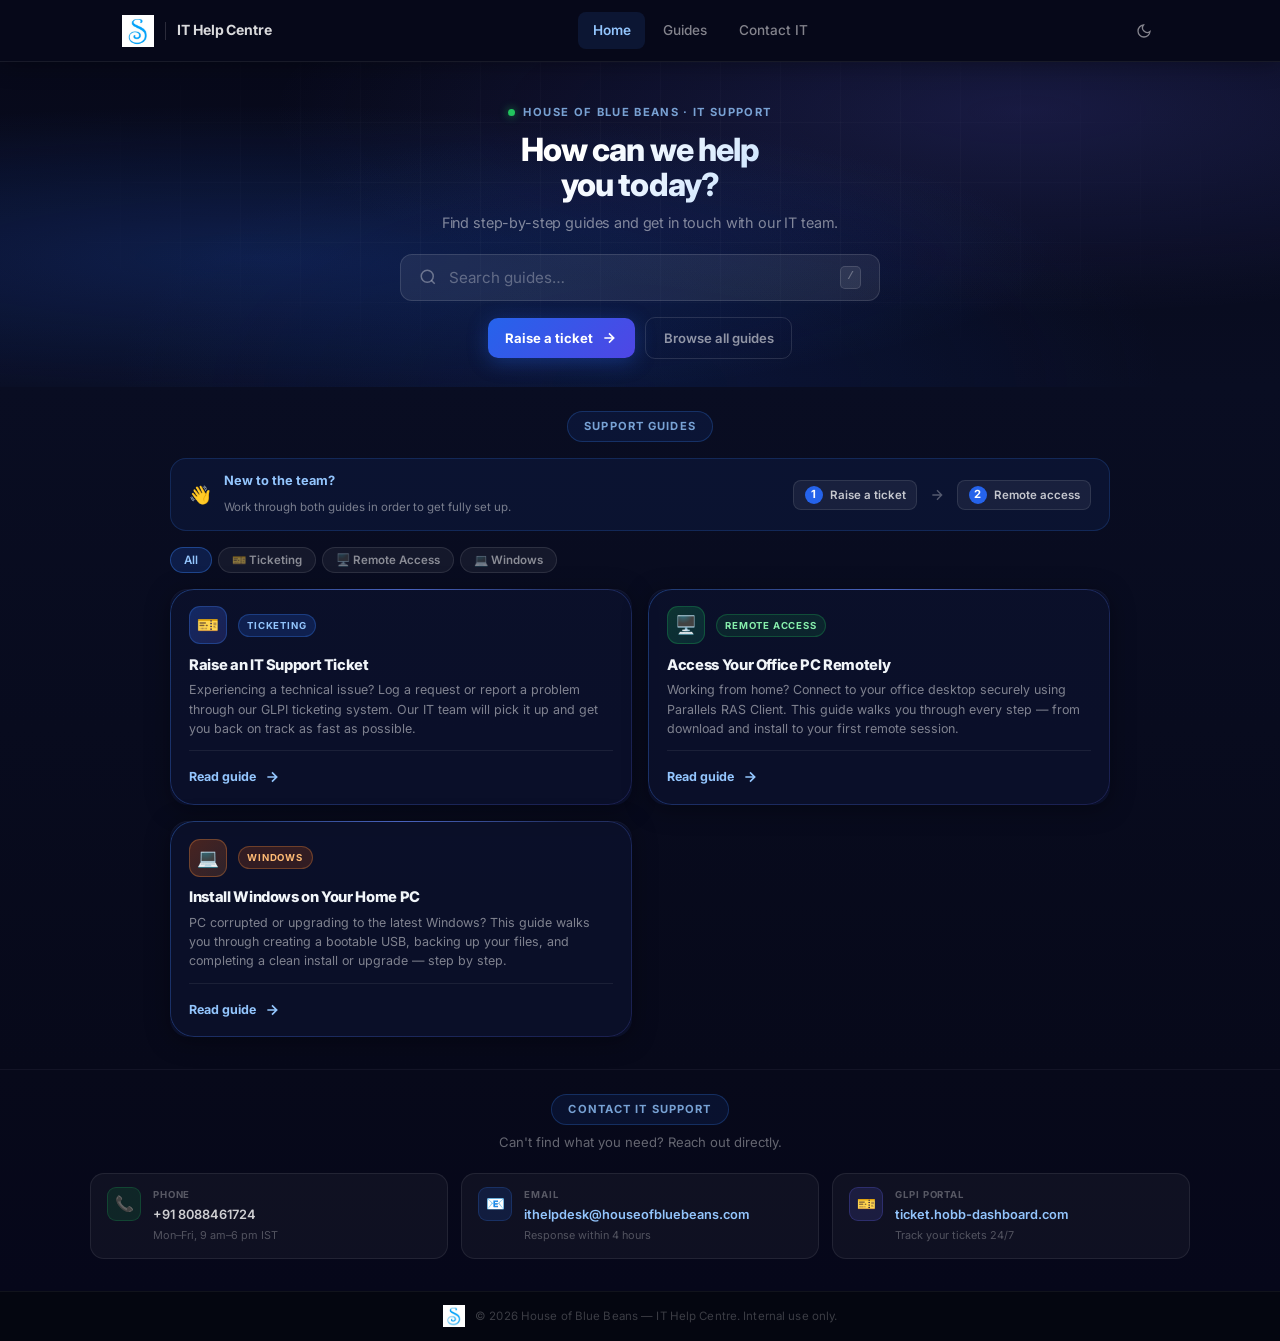
==== commit 18cea695: "Replace unsupported window emoji with laptop emoji for Windows guide Co-Authored-By: Claude Sonnet 4" ====
--- a/index.html
+++ b/index.html
@@ -92,7 +92,7 @@
         <button class="filter-btn active" data-filter="all">All</button>
         <button class="filter-btn" data-filter="ticketing">🎫 Ticketing</button>
         <button class="filter-btn" data-filter="remote-access">🖥️ Remote Access</button>
-        <button class="filter-btn" data-filter="windows">🪟 Windows</button>
+        <button class="filter-btn" data-filter="windows">💻 Windows</button>
       </div>
 
       <div class="card-grid">
@@ -129,7 +129,7 @@
 
         <a class="gcard" href="guides/install-windows.html" data-category="windows">
           <div class="gc-top">
-            <div class="gc-icon ic-orange">🪟</div>
+            <div class="gc-icon ic-orange">💻</div>
             <span class="gc-badge bd-orange">Windows</span>
           </div>
           <h2 class="gc-title">Install Windows on Your Home PC</h2>
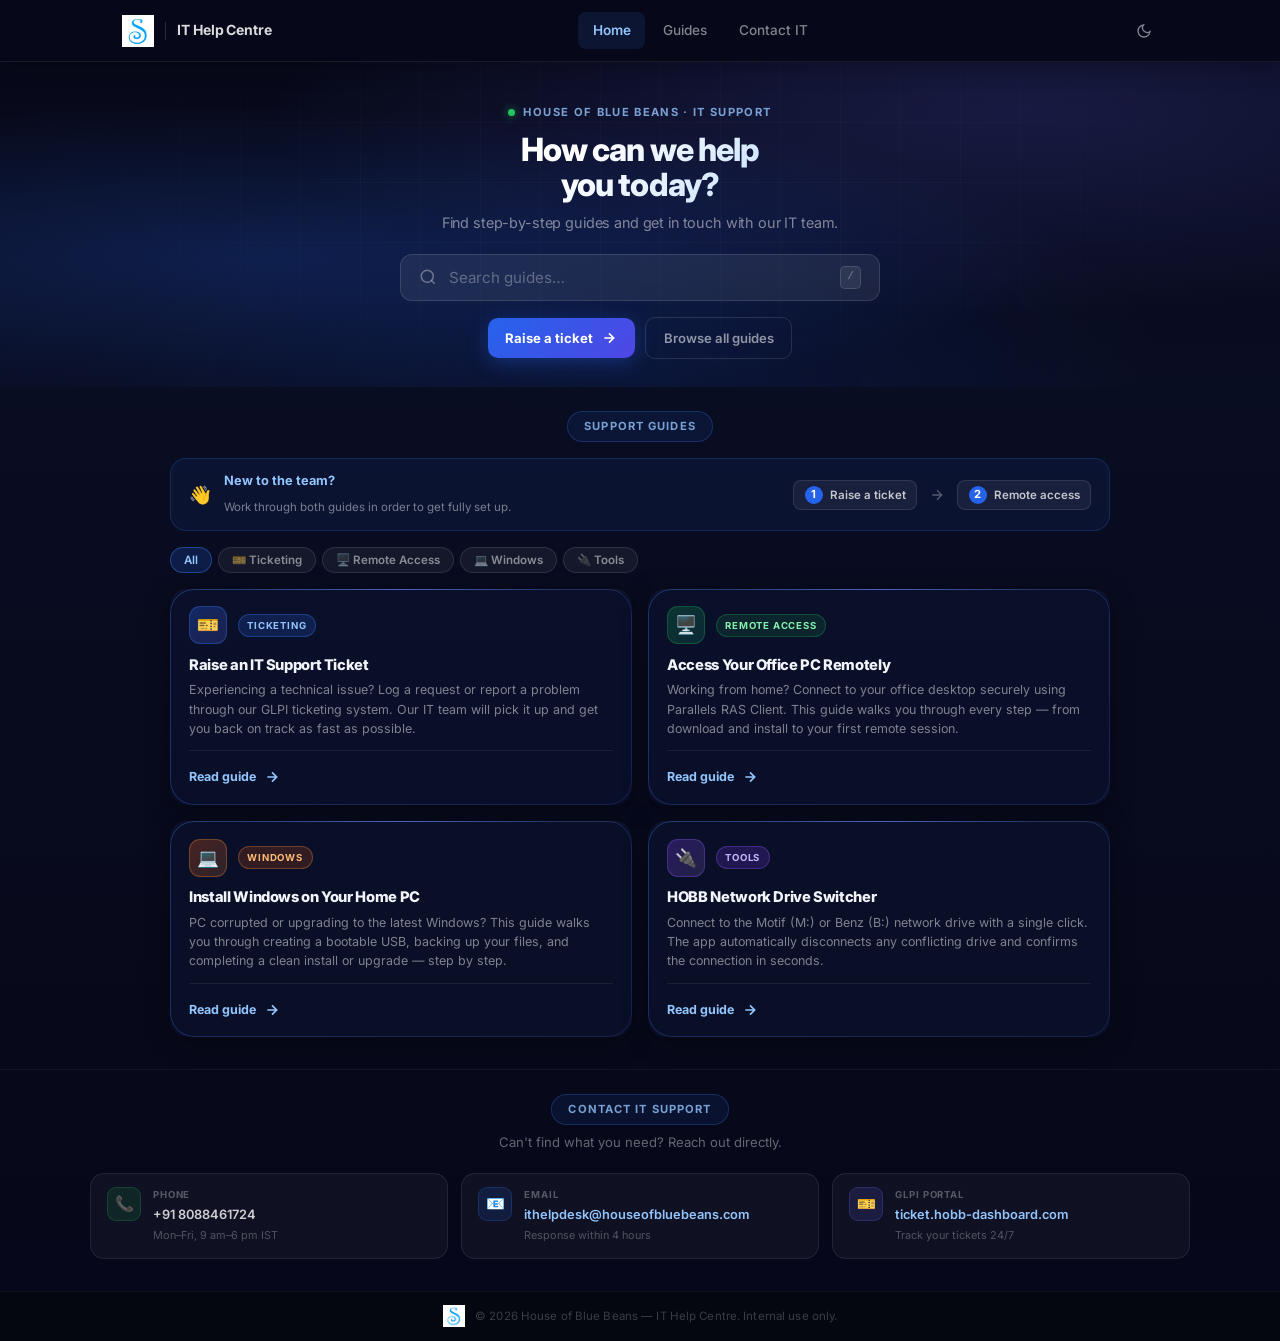
==== commit 4cc256a6: "Add HOBB Network Drive Switcher guide and Tools category New guide covering the DriveSwitch.exe tool" ====
--- a/index.html
+++ b/index.html
@@ -93,6 +93,7 @@
         <button class="filter-btn" data-filter="ticketing">🎫 Ticketing</button>
         <button class="filter-btn" data-filter="remote-access">🖥️ Remote Access</button>
         <button class="filter-btn" data-filter="windows">💻 Windows</button>
+        <button class="filter-btn" data-filter="tools">🔌 Tools</button>
       </div>
 
       <div class="card-grid">
@@ -134,6 +135,22 @@
           </div>
           <h2 class="gc-title">Install Windows on Your Home PC</h2>
           <p class="gc-desc">PC corrupted or upgrading to the latest Windows? This guide walks you through creating a bootable USB, backing up your files, and completing a clean install or upgrade — step by step.</p>
+          <div class="gc-footer">
+            <span class="gc-cta">
+              Read guide
+              <svg width="16" height="16" fill="none" stroke="currentColor" stroke-width="2.5" viewBox="0 0 24 24" aria-hidden="true"><path d="M5 12h14M12 5l7 7-7 7"/></svg>
+            </span>
+          </div>
+        </a>
+
+
+        <a class="gcard" href="guides/hobb-drive-switcher.html" data-category="tools">
+          <div class="gc-top">
+            <div class="gc-icon ic-purple">🔌</div>
+            <span class="gc-badge bd-purple">Tools</span>
+          </div>
+          <h2 class="gc-title">HOBB Network Drive Switcher</h2>
+          <p class="gc-desc">Connect to the Motif (M:) or Benz (B:) network drive with a single click. The app automatically disconnects any conflicting drive and confirms the connection in seconds.</p>
           <div class="gc-footer">
             <span class="gc-cta">
               Read guide
--- a/assets/style.css
+++ b/assets/style.css
@@ -346,6 +346,7 @@
 .ic-blue   { background: linear-gradient(135deg, rgba(37,99,235,.3), rgba(99,102,241,.2)); border: 1px solid rgba(59,130,246,.3); }
 .ic-green  { background: linear-gradient(135deg, rgba(22,163,74,.25), rgba(16,185,129,.15)); border: 1px solid rgba(34,197,94,.25); }
 .ic-orange { background: linear-gradient(135deg, rgba(234,88,12,.28), rgba(251,146,60,.15)); border: 1px solid rgba(251,146,60,.3); }
+.ic-purple { background: linear-gradient(135deg, rgba(124,58,237,.28), rgba(167,139,250,.15)); border: 1px solid rgba(139,92,246,.3); }
 
 .gc-badge {
   font-size: .65rem; font-weight: 700; letter-spacing: .08em;
@@ -355,6 +356,7 @@
 .bd-blue   { background: rgba(37,99,235,.2);  color: #93c5fd; border: 1px solid rgba(59,130,246,.3); }
 .bd-green  { background: rgba(22,163,74,.15); color: #86efac; border: 1px solid rgba(34,197,94,.25); }
 .bd-orange { background: rgba(234,88,12,.18); color: #fdba74; border: 1px solid rgba(251,146,60,.3); }
+.bd-purple { background: rgba(124,58,237,.2);  color: #c4b5fd; border: 1px solid rgba(139,92,246,.3); }
 
 .gc-title {
   font-size: 1.25rem; font-weight: 800;
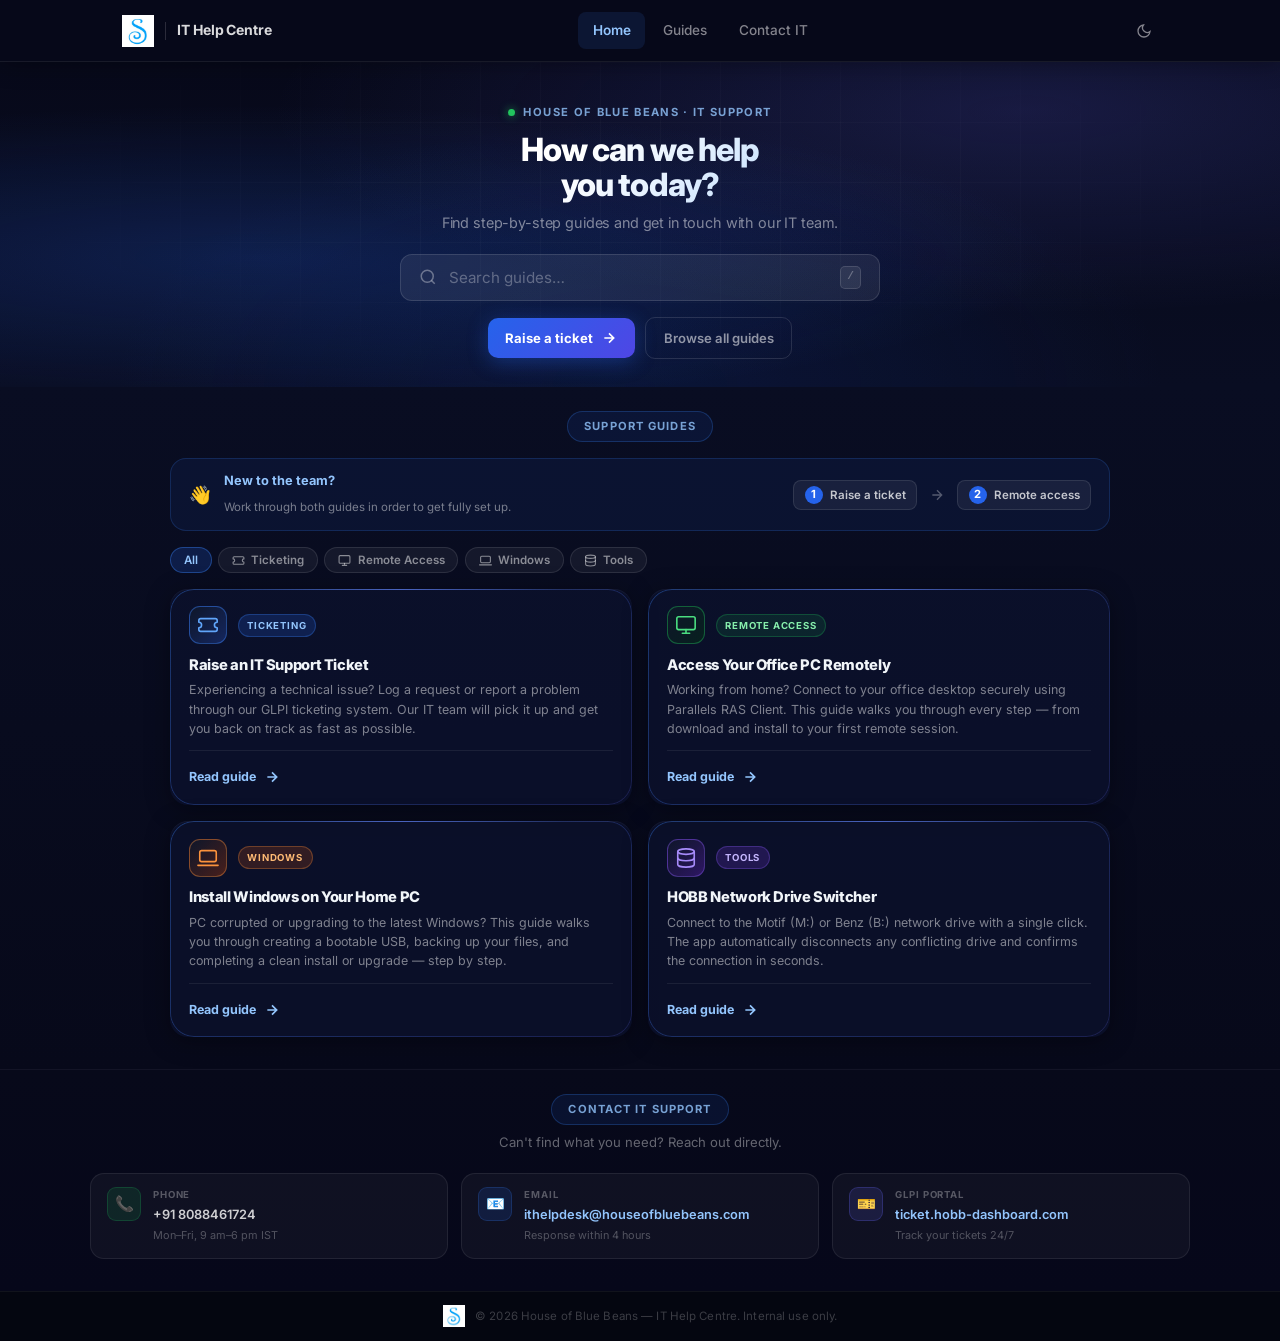
==== commit fc2cddb0: "Replace emoji icons with SVG vector icons across all guide cards and filters Card icon boxes now use" ====
--- a/index.html
+++ b/index.html
@@ -90,17 +90,17 @@
 
       <div class="filter-row">
         <button class="filter-btn active" data-filter="all">All</button>
-        <button class="filter-btn" data-filter="ticketing">🎫 Ticketing</button>
-        <button class="filter-btn" data-filter="remote-access">🖥️ Remote Access</button>
-        <button class="filter-btn" data-filter="windows">💻 Windows</button>
-        <button class="filter-btn" data-filter="tools">🔌 Tools</button>
+        <button class="filter-btn" data-filter="ticketing"><svg width="13" height="13" viewBox="0 0 24 24" fill="none" stroke="currentColor" stroke-width="2" stroke-linecap="round" stroke-linejoin="round"><path d="M2 9a3 3 0 1 1 0 6v2a2 2 0 0 0 2 2h16a2 2 0 0 0 2-2v-2a3 3 0 1 1 0-6V7a2 2 0 0 0-2-2H4a2 2 0 0 0-2 2v2z"/></svg> Ticketing</button>
+        <button class="filter-btn" data-filter="remote-access"><svg width="13" height="13" viewBox="0 0 24 24" fill="none" stroke="currentColor" stroke-width="2" stroke-linecap="round" stroke-linejoin="round"><rect x="2" y="3" width="20" height="14" rx="2"/><path d="M8 21h8M12 17v4"/></svg> Remote Access</button>
+        <button class="filter-btn" data-filter="windows"><svg width="13" height="13" viewBox="0 0 24 24" fill="none" stroke="currentColor" stroke-width="2" stroke-linecap="round" stroke-linejoin="round"><rect x="3" y="4" width="18" height="12" rx="2"/><path d="M1 20h22"/></svg> Windows</button>
+        <button class="filter-btn" data-filter="tools"><svg width="13" height="13" viewBox="0 0 24 24" fill="none" stroke="currentColor" stroke-width="2" stroke-linecap="round" stroke-linejoin="round"><ellipse cx="12" cy="5" rx="9" ry="3"/><path d="M3 5v14c0 1.66 4.03 3 9 3s9-1.34 9-3V5"/><path d="M3 12c0 1.66 4.03 3 9 3s9-1.34 9-3"/></svg> Tools</button>
       </div>
 
       <div class="card-grid">
 
         <a class="gcard" href="guides/raise-it-ticket.html" data-category="ticketing">
           <div class="gc-top">
-            <div class="gc-icon ic-blue">🎫</div>
+            <div class="gc-icon ic-blue"><svg width="22" height="22" viewBox="0 0 24 24" fill="none" stroke="currentColor" stroke-width="1.75" stroke-linecap="round" stroke-linejoin="round"><path d="M2 9a3 3 0 1 1 0 6v2a2 2 0 0 0 2 2h16a2 2 0 0 0 2-2v-2a3 3 0 1 1 0-6V7a2 2 0 0 0-2-2H4a2 2 0 0 0-2 2v2z"/></svg></div>
             <span class="gc-badge bd-blue">Ticketing</span>
           </div>
           <h2 class="gc-title">Raise an IT Support Ticket</h2>
@@ -115,7 +115,7 @@
 
         <a class="gcard" href="guides/parallels-ras.html" data-category="remote-access">
           <div class="gc-top">
-            <div class="gc-icon ic-green">🖥️</div>
+            <div class="gc-icon ic-green"><svg width="22" height="22" viewBox="0 0 24 24" fill="none" stroke="currentColor" stroke-width="1.75" stroke-linecap="round" stroke-linejoin="round"><rect x="2" y="3" width="20" height="14" rx="2"/><path d="M8 21h8M12 17v4"/></svg></div>
             <span class="gc-badge bd-green">Remote Access</span>
           </div>
           <h2 class="gc-title">Access Your Office PC Remotely</h2>
@@ -130,7 +130,7 @@
 
         <a class="gcard" href="guides/install-windows.html" data-category="windows">
           <div class="gc-top">
-            <div class="gc-icon ic-orange">💻</div>
+            <div class="gc-icon ic-orange"><svg width="22" height="22" viewBox="0 0 24 24" fill="none" stroke="currentColor" stroke-width="1.75" stroke-linecap="round" stroke-linejoin="round"><rect x="3" y="4" width="18" height="12" rx="2"/><path d="M1 20h22"/></svg></div>
             <span class="gc-badge bd-orange">Windows</span>
           </div>
           <h2 class="gc-title">Install Windows on Your Home PC</h2>
@@ -143,10 +143,9 @@
           </div>
         </a>
 
-
         <a class="gcard" href="guides/hobb-drive-switcher.html" data-category="tools">
           <div class="gc-top">
-            <div class="gc-icon ic-purple">🔌</div>
+            <div class="gc-icon ic-purple"><svg width="22" height="22" viewBox="0 0 24 24" fill="none" stroke="currentColor" stroke-width="1.75" stroke-linecap="round" stroke-linejoin="round"><ellipse cx="12" cy="5" rx="9" ry="3"/><path d="M3 5v14c0 1.66 4.03 3 9 3s9-1.34 9-3V5"/><path d="M3 12c0 1.66 4.03 3 9 3s9-1.34 9-3"/></svg></div>
             <span class="gc-badge bd-purple">Tools</span>
           </div>
           <h2 class="gc-title">HOBB Network Drive Switcher</h2>
--- a/assets/style.css
+++ b/assets/style.css
@@ -274,6 +274,7 @@
   margin-bottom: 1.75rem; flex-wrap: wrap;
 }
 .filter-btn {
+  display: inline-flex; align-items: center; gap: .4rem;
   background: rgba(255,255,255,.05);
   border: 1px solid rgba(255,255,255,.1);
   border-radius: 999px;
@@ -341,12 +342,12 @@
 .gc-icon {
   width: 56px; height: 56px; border-radius: 16px;
   display: flex; align-items: center; justify-content: center;
-  font-size: 1.6rem; flex-shrink: 0;
-}
-.ic-blue   { background: linear-gradient(135deg, rgba(37,99,235,.3), rgba(99,102,241,.2)); border: 1px solid rgba(59,130,246,.3); }
-.ic-green  { background: linear-gradient(135deg, rgba(22,163,74,.25), rgba(16,185,129,.15)); border: 1px solid rgba(34,197,94,.25); }
-.ic-orange { background: linear-gradient(135deg, rgba(234,88,12,.28), rgba(251,146,60,.15)); border: 1px solid rgba(251,146,60,.3); }
-.ic-purple { background: linear-gradient(135deg, rgba(124,58,237,.28), rgba(167,139,250,.15)); border: 1px solid rgba(139,92,246,.3); }
+  flex-shrink: 0;
+}
+.ic-blue   { background: linear-gradient(135deg, rgba(15,23,42,.92), rgba(30,58,138,.55));  border: 1px solid rgba(59,130,246,.45); color: #60a5fa; }
+.ic-green  { background: linear-gradient(135deg, rgba(15,23,42,.92), rgba(5,46,22,.55));    border: 1px solid rgba(34,197,94,.4);   color: #4ade80; }
+.ic-orange { background: linear-gradient(135deg, rgba(15,23,42,.92), rgba(124,45,18,.55));  border: 1px solid rgba(251,146,60,.4);  color: #fb923c; }
+.ic-purple { background: linear-gradient(135deg, rgba(15,23,42,.92), rgba(76,29,149,.55));  border: 1px solid rgba(139,92,246,.4);  color: #a78bfa; }
 
 .gc-badge {
   font-size: .65rem; font-weight: 700; letter-spacing: .08em;
@@ -593,6 +594,13 @@
 body.light-mode .onboard-arrow { color: #cbd5e1; }
 
 /* Filter */
+/* Icon boxes — light mode */
+body.light-mode .ic-blue   { background: linear-gradient(135deg, #eff6ff, #dbeafe); border-color: rgba(59,130,246,.35);  color: #2563eb; }
+body.light-mode .ic-green  { background: linear-gradient(135deg, #f0fdf4, #dcfce7); border-color: rgba(34,197,94,.35);   color: #16a34a; }
+body.light-mode .ic-orange { background: linear-gradient(135deg, #fff7ed, #ffedd5); border-color: rgba(251,146,60,.35);  color: #ea580c; }
+body.light-mode .ic-purple { background: linear-gradient(135deg, #faf5ff, #ede9fe); border-color: rgba(139,92,246,.35);  color: #7c3aed; }
+
+/* Filter */
 body.light-mode .filter-btn { background: #ffffff; border-color: #e2e8f0; color: #64748b; }
 body.light-mode .filter-btn:hover { background: #f8fafc; color: #374151; border-color: #cbd5e1; }
 body.light-mode .filter-btn.active { background: #eff6ff; border-color: #93c5fd; color: #1d4ed8; }
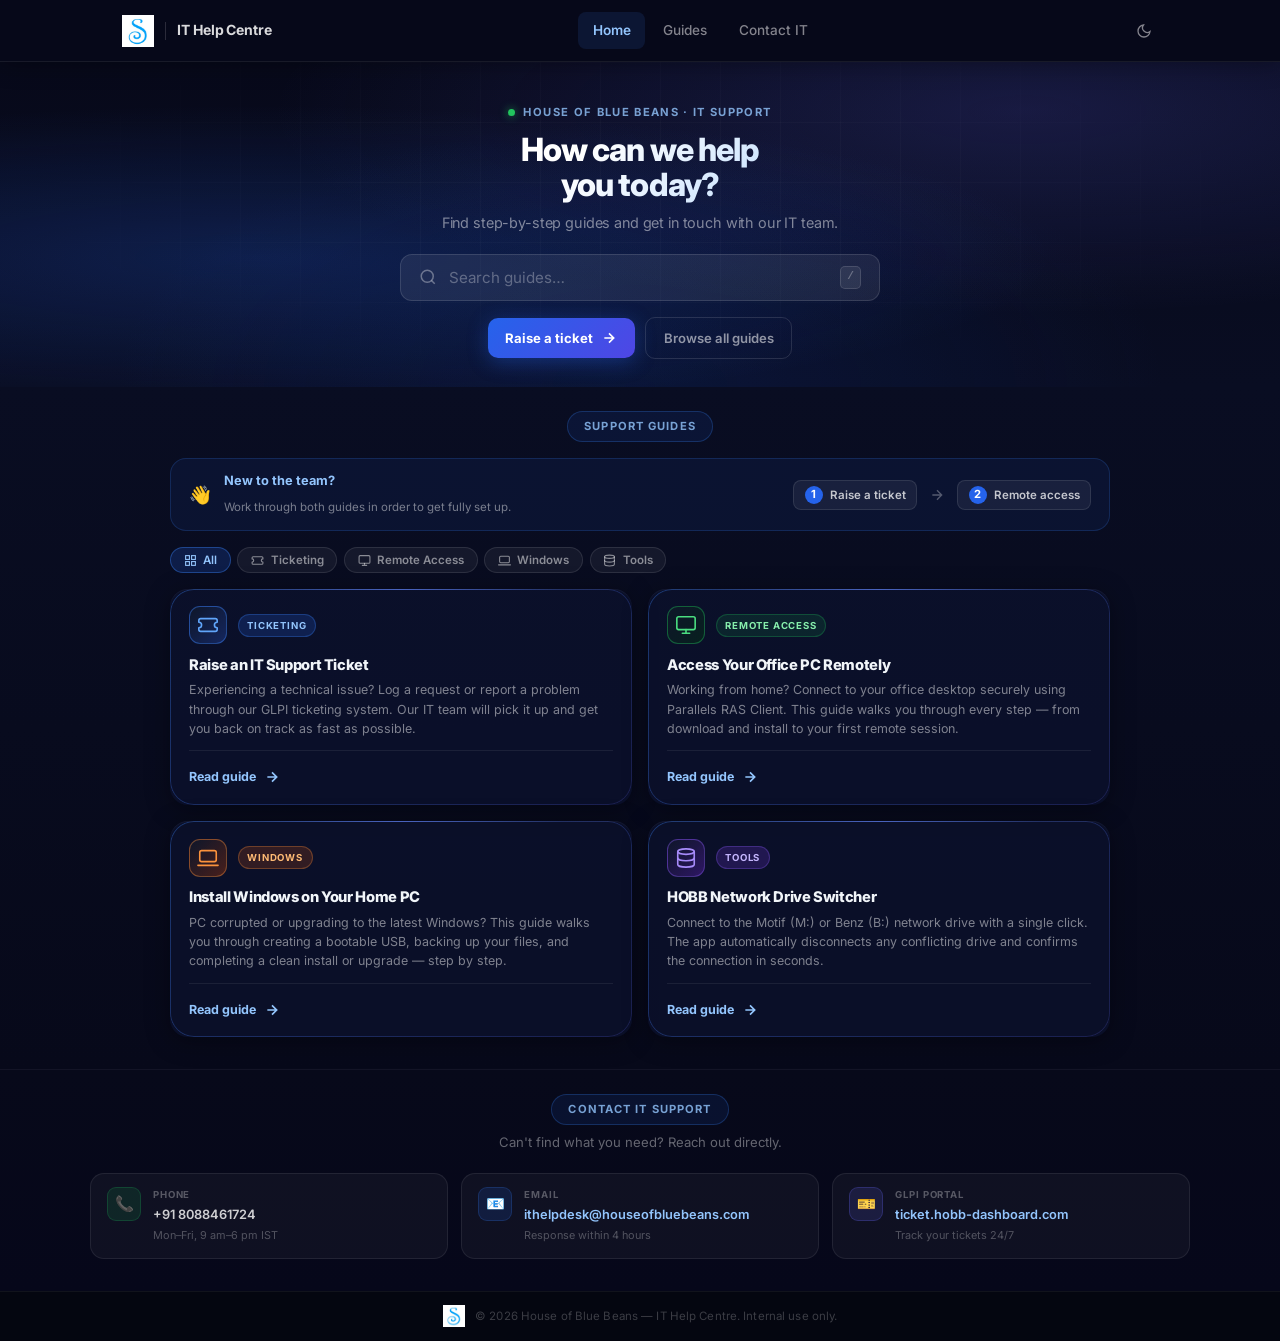
==== commit a4330fa1: "Fix UI bugs: add missing All filter SVG, fix lib-card badge alignment Add grid SVG to the All filter" ====
--- a/index.html
+++ b/index.html
@@ -89,7 +89,7 @@
       </div>
 
       <div class="filter-row">
-        <button class="filter-btn active" data-filter="all">All</button>
+        <button class="filter-btn active" data-filter="all"><svg width="13" height="13" fill="none" stroke="currentColor" stroke-width="2" viewBox="0 0 24 24"><rect x="3" y="3" width="7" height="7"/><rect x="14" y="3" width="7" height="7"/><rect x="3" y="14" width="7" height="7"/><rect x="14" y="14" width="7" height="7"/></svg> All</button>
         <button class="filter-btn" data-filter="ticketing"><svg width="13" height="13" viewBox="0 0 24 24" fill="none" stroke="currentColor" stroke-width="2" stroke-linecap="round" stroke-linejoin="round"><path d="M2 9a3 3 0 1 1 0 6v2a2 2 0 0 0 2 2h16a2 2 0 0 0 2-2v-2a3 3 0 1 1 0-6V7a2 2 0 0 0-2-2H4a2 2 0 0 0-2 2v2z"/></svg> Ticketing</button>
         <button class="filter-btn" data-filter="remote-access"><svg width="13" height="13" viewBox="0 0 24 24" fill="none" stroke="currentColor" stroke-width="2" stroke-linecap="round" stroke-linejoin="round"><rect x="2" y="3" width="20" height="14" rx="2"/><path d="M8 21h8M12 17v4"/></svg> Remote Access</button>
         <button class="filter-btn" data-filter="windows"><svg width="13" height="13" viewBox="0 0 24 24" fill="none" stroke="currentColor" stroke-width="2" stroke-linecap="round" stroke-linejoin="round"><rect x="3" y="4" width="18" height="12" rx="2"/><path d="M1 20h22"/></svg> Windows</button>
